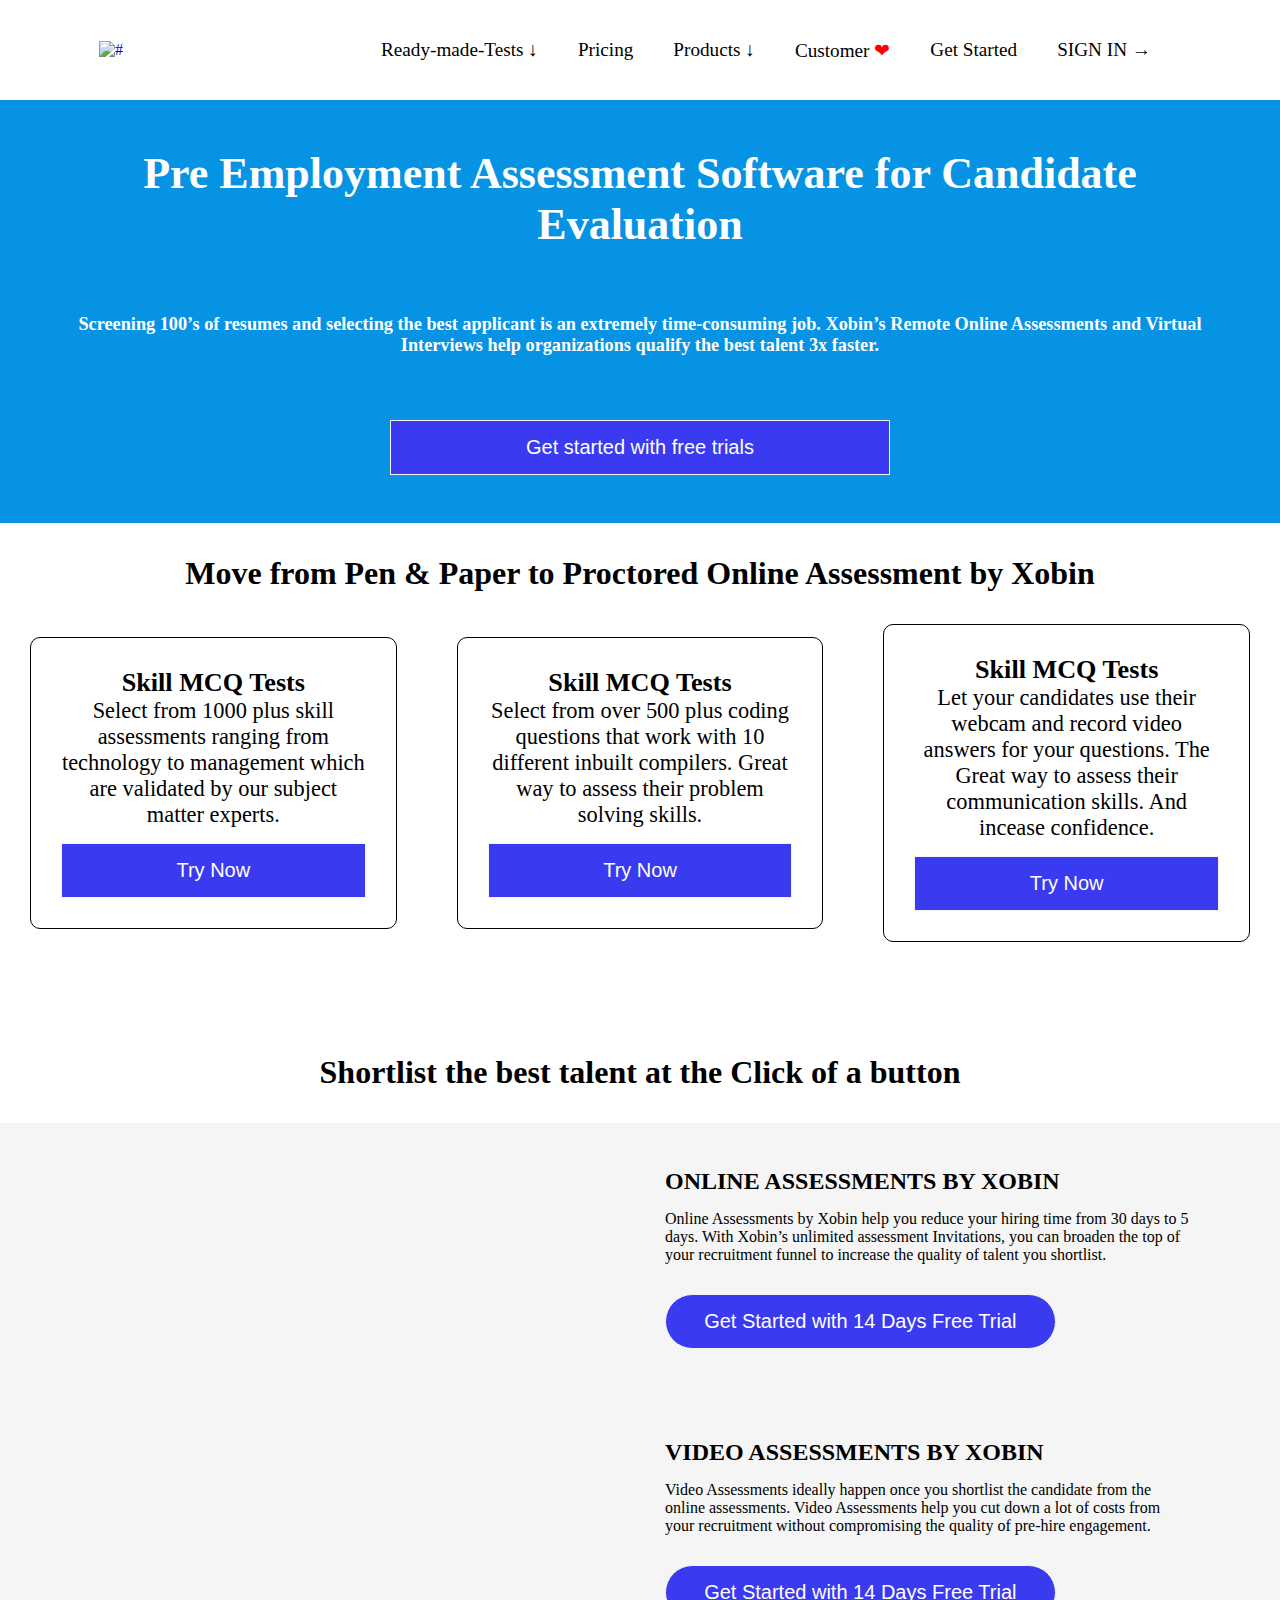
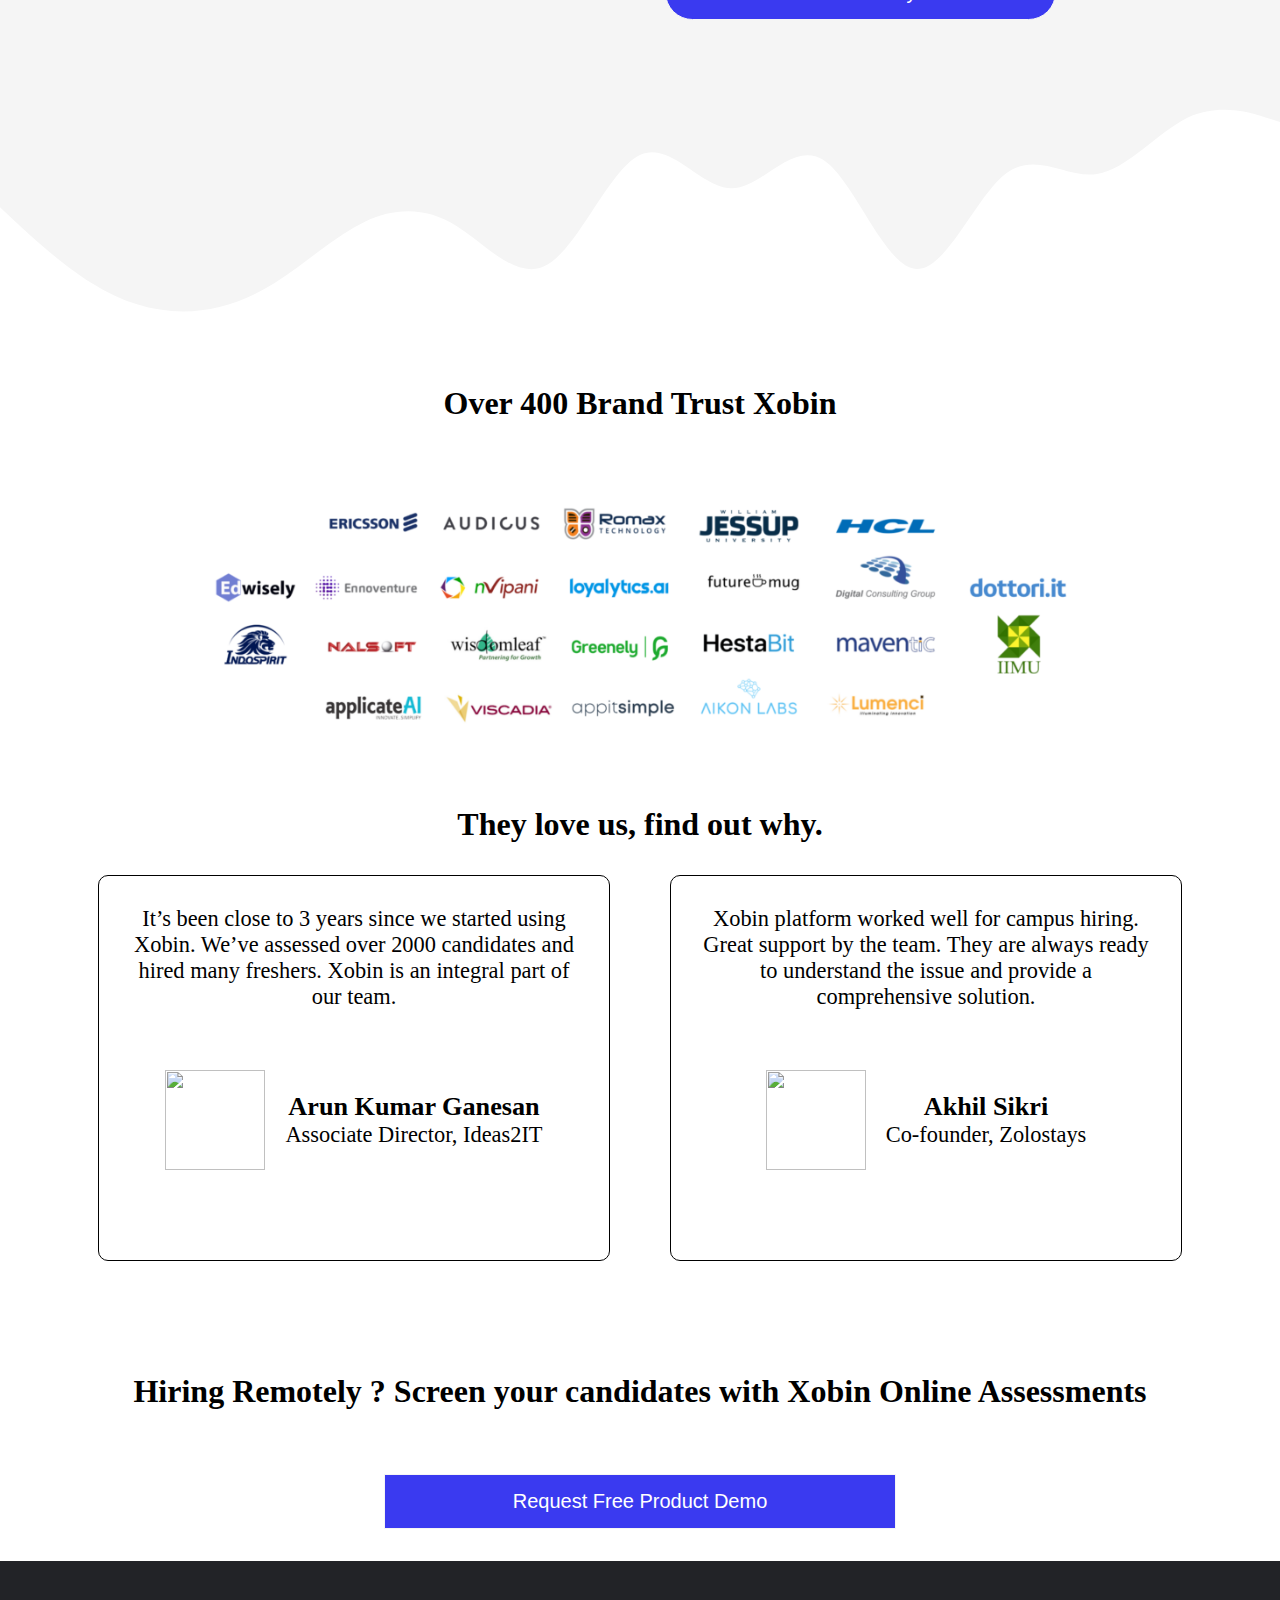
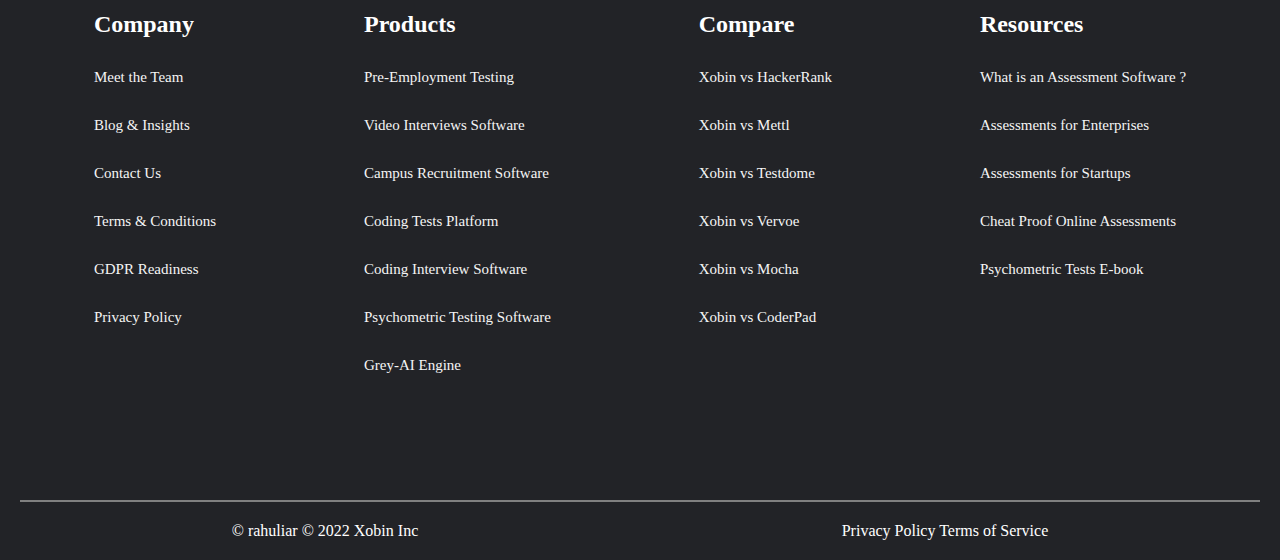
==== index.html @ 93bb2b6a "first commit" ====
<!DOCTYPE html>
<html lang="en">

<head>
    <meta charset="UTF-8">
    <meta http-equiv="X-UA-Compatible" content="IE=edge">
    <meta name="viewport" content="width=device-width, initial-scale=1.0">
    <title>xobin.com</title>
    <link rel="stylesheet" href="index.css">
    <style>
        .block1Content {
            padding: 1REM;
        }

        .heading {
            margin: 2rem;
        }

        button {
            width: 40%;
            padding: 15px;
            font-size: 20px;
            background-color: rgb(58, 58, 240);
            color: white;
            border: 1px solid whitesmoke;
            cursor: pointer;
        }

        .reviews button {
            width: 100%;
            margin-top: 15px;
        }

        button:hover {
            box-shadow: 0px 0px 25px 0px rgb(0 0 0 / 60%);
        }

        .reviews {
            border: 1px solid black;
            border-radius: 10px;
        }
        
    </style>
</head>

<body>
    <!-- navigation bar  -->

    <nav class="block">
        <div class="block logoDiv">
            <a href="index.html"><img class="logo" src="https://xobin.com/wp-content/uploads/2021/04/XobinLogoLatest.png" alt="#"></a>
        <div class="block menuButton" style="height: 50px; width: 50px;">
            <img id="menu"style="height: 100%; width: 100%;"  src="menuButton.png" alt="">
            <img id="close"style="height: 100%; width: 100%;"  src="crossButton.png" alt="">
        </div>
    </div>
        <ul class="navbar block" id="navbar">
            <li><a href="readyMadeTests.html" class="dropdown">Ready-made-Tests &#x2193;
                </a>
            </li>
            <li><a href="pricing.html">Pricing</a></li>
            <li><a href="#" class="dropdown">Products &#x2193;</a>
            </li>
            <li><a href="customers.html">Customer <span style="color: red;">&#10084;</span></a></li>
            <li><a href="getstarted.html">Get Started</a></li>
            <li><a href="signin.html">SIGN IN &#8594;</a></li>
        </ul>
    </nav>

    <!-- block-1 -->

    <div class="block block1">
        <div class="block1Content block">
            <h1 class="heading">Pre Employment Assessment Software
                for Candidate Evaluation</h1>
            <h5 class="heading">Screening 100’s of resumes and selecting the best applicant is an extremely
                time-consuming job. Xobin’s Remote Online Assessments and Virtual Interviews help organizations qualify
                the best talent 3x faster.</h5>
            <button class="heading">Get started with free trials</button>
        </div>
    </div>

    <!-- block 2 -->
    <div class="block3 block">
        <img src="https://xobin.com/wp-content/uploads/2021/04/Screenshot-2020-04-07-at-12.26.00-PM-1024x146-1-1.png"
            alt="">
    </div>

    <!-- block 3 -->

    <div class="block4 block">
        <h1 class="heading">Move from Pen & Paper to Proctored Online Assessment by Xobin</h1>

        <!-- id-boxes  -->

        <div class="block mediaBlock">
            <div class="reviews">
                <h3>Skill MCQ Tests</h3>
                <p>Select from 1000 plus skill assessments ranging from technology to management which are validated by
                    our
                    subject matter experts.</p>
                <button>Try Now</button>
            </div>
            <div class="reviews">
                <h3>Skill MCQ Tests</h3>
                <p> Select from over 500 plus coding questions that work with 10 different inbuilt compilers. Great way
                    to
                    assess their problem solving skills.</p>
                <button>Try Now</button>
            </div>
            <div class="reviews">
                <h3>Skill MCQ Tests</h3>
                <p> Let your candidates use their webcam and record video answers for your questions. The Great way to
                    assess their communication skills. And incease confidence.

                </p>
                <button>Try Now</button>
            </div>
        </div>
    </div>

    <!-- block 4  -->

    <div class="block3 block">
        <h1 class="heading">Shortlist the best talent at the Click of a button</h1>
        <img src="https://xobin.com/wp-content/uploads/2021/04/ss-1-1024x595.png" alt="">
    </div>

    <!-- block 5  -->

    <div class="block4 block" style="background-color: whitesmoke;">
        <div class="block block5" style="margin: 20px;">
            <div class="block5Content">
                    <img src="https://xobin.com/wp-content/uploads/2021/04/Screenshot-2021-01-11-at-9.37.47-AM-1024x579.png"
                        alt="" />
            </div>
            <div class="block5Content">
                <h2>ONLINE ASSESSMENTS BY XOBIN</h2>
                <p>Online Assessments by Xobin help you reduce your hiring time from 30 days to 5 days. With Xobin’s unlimited assessment Invitations, you can broaden the top of your recruitment funnel to increase the quality of talent you shortlist.</p>
                <button>Get Started with 14 Days Free Trial</button>
            </div>
        </div>
        <div class="block block5" style="margin: 20px;">
            <div class="block5Content">
                    <img src="https://xobin.com/wp-content/uploads/2021/04/Screenshot-2021-01-11-at-9.39.55-AM-1-1024x573.png"
                        alt="" />
            </div>
            <div class="block5Content">
                <h2>VIDEO ASSESSMENTS BY XOBIN</h2>
                <p>Video Assessments ideally happen once you shortlist the candidate from the online assessments. Video Assessments help you cut down a lot of costs from your recruitment without compromising the quality of pre-hire engagement.</p>
                <button>Get Started with 14 Days Free Trial</button>
            </div>
        </div>
    </div>
    <svg xmlns="http://www.w3.org/2000/svg" viewBox="0 0 1440 320">
        <path fill=" whitesmoke" fill-opacity="1"
            d="M0,160L17.1,176C34.3,192,69,224,103,245.3C137.1,267,171,277,206,277.3C240,277,274,267,309,245.3C342.9,224,377,192,411,176C445.7,160,480,160,514,181.3C548.6,203,583,245,617,224C651.4,203,686,117,720,101.3C754.3,85,789,139,823,138.7C857.1,139,891,85,926,106.7C960,128,994,224,1029,229.3C1062.9,235,1097,149,1131,122.7C1165.7,96,1200,128,1234,122.7C1268.6,117,1303,75,1337,58.7C1371.4,43,1406,53,1423,58.7L1440,64L1440,0L1422.9,0C1405.7,0,1371,0,1337,0C1302.9,0,1269,0,1234,0C1200,0,1166,0,1131,0C1097.1,0,1063,0,1029,0C994.3,0,960,0,926,0C891.4,0,857,0,823,0C788.6,0,754,0,720,0C685.7,0,651,0,617,0C582.9,0,549,0,514,0C480,0,446,0,411,0C377.1,0,343,0,309,0C274.3,0,240,0,206,0C171.4,0,137,0,103,0C68.6,0,34,0,17,0L0,0Z">
        </path>
    </svg>
    <!-- block 6  -->

    <div class="block3 block">
        <h1 class="heading">Over 400 Brand Trust Xobin</h1>
        <img src="Over-400-Brands-Trust-Xobin-1024x411.png" alt="">
    </div>
    
    <!-- block 7  -->

    <div class="block4 block">
        <h1 class="heading">They love us, find out why.</h1>

        <!-- id-boxes  -->

        <div class="block mediaBlock">
            <div class="reviews">
                It’s been close to 3 years since we started using Xobin. We’ve
                assessed over 2000 candidates and hired many freshers. Xobin is an
                integral part of our team.
                <div class="block" style="margin: 60px 0px">
                    <img src="https://cdn.shortpixel.ai/client/to_webp,q_glossy,ret_img/https://xobin.com/wp-content/uploads/2020/03/circle-cropped-ConvertImage.png"
                        alt="" />
                    <div style="margin-left: 20px">
                        <h3>Arun Kumar Ganesan</h3>
                        <span>Associate Director, Ideas2IT</span>
                    </div>
                </div>
            </div>
            <div class="reviews">
                Xobin platform worked well for campus hiring. Great support by the
                team. They are always ready to understand the issue and provide a
                comprehensive solution.
                <div class="block" style="margin: 60px 0px">
                    <img src="https://cdn.shortpixel.ai/client/to_webp,q_glossy,ret_img/https://xobin.com/wp-content/uploads/2020/03/circle-cropped-ConvertImage.png"
                        alt="" />
                    <div style="margin-left: 20px">
                        <h3>Akhil Sikri</h3>
                        <span>Co-founder, Zolostays</span>
                    </div>
                </div>
            </div>
        </div>
    </div>
    <!-- block 8  -->

    <div class="block3 block">
        <h1 class="heading">Hiring Remotely ? Screen your candidates with Xobin Online Assessments</h1>
        <button class="heading">Request Free Product Demo</button>
    </div>

    <!-- footer  -->

    <footer>
        <div class="footerContent footerContent1 block">
            <ul>
                <li>
                    <h2>Company</h2>
                </li>
                <li><a href="#">Meet the Team</a></li>
                <li><a href="#">Blog & Insights</a></li>
                <li><a href="#">Contact Us</a></li>
                <li><a href="#">Terms & Conditions</a></li>
                <li><a href="#">GDPR Readiness</a></li>
                <li><a href="#">Privacy Policy</a></li>
            </ul>
            <ul>
                <li>
                    <h2>Products</h2>
                </li>
                <li><a href="#">Pre-Employment Testing</a></li>
                <li><a href="#">Video Interviews Software</a></li>
                <li><a href="#">Campus Recruitment Software</a></li>
                <li><a href="#">Coding Tests Platform</a></li>
                <li><a href="#">Coding Interview Software</a></li>
                <li><a href="#">Psychometric Testing Software</a></li>
                <li><a href="#">Grey-AI Engine</a></li>

            </ul>
            <ul>
                <li>
                    <h2>Compare</h2>
                </li>
                <li><a href="#">Xobin vs HackerRank</a></li>
                <li><a href="#">Xobin vs Mettl</a></li>
                <li><a href="#">Xobin vs Testdome</a></li>
                <li><a href="#">Xobin vs Vervoe</a></li>
                <li><a href="#">Xobin vs Mocha</a></li>
                <li><a href="#">Xobin vs CoderPad</a></li>
            </ul>
            <ul>
                <li>
                    <h2>Resources</h2>
                </li>
                <li><a href="#">What is an Assessment Software ?</a></li>
                <li><a href="#">Assessments for Enterprises</a></li>
                <li><a href="#">Assessments for Startups</a></li>
                <li><a href="#">Cheat Proof Online Assessments</a></li>
                <li><a href="#">Psychometric Tests E-book</a></li>
            </ul>
        </div>
        <div class="footerContent footerContent2 block">
            <div>
                <span>&copy; rahuliar</span>
                <span>&copy; 2022 Xobin Inc</span>
            </div>
            <div>
                <span>Privacy Policy</span>
                <span>Terms of Service</span>
            </div>
        </div>
    </footer>
</body>
<script src="index.js"></script>
</html>
---- index.css ----
* {
  margin: 0px;
  padding: 0px;
  box-sizing: border-box;
}
body{
    background-color: white;
}

/* universal */
.block {
  display: flex;
  align-items: center;
  justify-content: center;
}
.heading {
  margin: 5rem;
}
.shadowBorder {
  box-shadow: 0px 0px 25px 0px rgb(0 0 0 / 60%);
  transition: 0.2s all;
}
.shadowBorder:hover {
  box-shadow: 0px 0px 55px 0px rgb(0 0 0 / 75%);
}
a {
  text-decoration: none;
}

/* navbar  */

nav {
  justify-content: space-between;
  padding: 50px 10px 50px 10px;
  height: 20px;
}
.navbar {
  list-style: none;
}
/* logo */
.logoDiv {
  width: 20%;
}
.logo {
  height: 40%;
  width: 40%;
}
#menu,#close{
    display: none;
}
.navbar {
  width: 80%;
  height: 100%;
}
.navbar li {
  display: flex;
  align-items: center;
  justify-content: center;
  flex-direction: column;
  height: 100%;
  margin: 0px 20px;
  font-size: 1.2rem;
}
.navbar li a {
  color: black;
  transition: all 0.2s ease-in-out;
}
.navbar li a:hover {
  padding-bottom: 10px;
}

/* block1 - front view */
.block1,
.block2Content {
  background-color: #0693e3;
  flex-direction: column;
  color: white;
}
.block1Content {
  flex-direction: column;
  font-size: 22px;
  height: 100%;
  padding: 6.5rem;
  text-align: center;
}
.block1Content h2 {
  margin: 0px 0px 30px 0px;
}

/* block2 - form */

.block2 {
  padding: 2rem 3rem;
}
form {
  width: 65%;
  display: flex;
  align-items: flex-start;
  flex-direction: column;
  align-items: flex-start;
  justify-content: flex-start;
  font-size: 25px;
  padding: 0px 12% 0px 12%;
}
.block2Content {
  height: 1000px;
  width: 35%;
  padding: 20px;
  font-size: 28px;
  display: flex;
  text-align: center;
  justify-content: center;
  align-items: center;
  border-radius: 15px;
  box-shadow: 0px 0px 25px 0px rgb(0 0 0 / 60%);
}
.block2ContentImage {
  margin: 100px 0px 30px 0px;
}
.block2ContentImage img,
.reviews img {
  height: 100px;
  width: 100px;
}

/* block3 - sponsors */

.block3,
.block4 {
  flex-direction: column;
}
.block3 img {
  width: 70%;
}

/* block 4 - review  */
.reviews {
  margin: 0px 30px 5rem 30px;
  width: 40%;
  text-align: center;
  font-size: 1.4rem;
  padding: 30px;
}

/* block5  */

.block5Content{
    width: 45%;
    margin:10px;        }
.block5Content img{
    width: 100%;
    border-radius: 100px;
    box-shadow:0px 0px 25px 0px rgb(0 0 0 / 60%); ;
}
.block5Content h2,.block5Content p, .block5Content button{
    margin: 15px;
}
.block5Content button{
    width: 70%;
    border-radius: 30px;
}

/* footer  */
footer {
  background-color: #222327;
  color: white;
  padding: 10px;
}
.footerContent {
  margin: 10px;
  justify-content: space-around;
  align-items: flex-start;
}
ul {
  list-style: none;
}
footer li {
  margin: 30px 0px;
}
footer a {
  color: whitesmoke;
  font-size: 15px;
}
footer a:hover {
  color: #0693e3;
}
.footerContent1 {
  margin-bottom: 6rem;
}
.footerContent2 {
  border-top: 2px solid gray;
  padding-top: 20px;
}

/* conatct page css  */

/* companies review section  */
.contactReviewBlockPrimary {
  background-color: whitesmoke;
}
.contact-block {
  width: 100%;
  padding: 0px;
}
.contact-block img {
  height: 200px;
  width: 100%;
}
@keyframes navheight {
    0%{
        height: 0%;
    }
    100%{
        height: 100%;
    }
}
/* media  */

@media (max-width: 890px) {
    nav{
        flex-direction: column;
        height: fit-content;
    }
    .navbar{
        display: none;
        flex-direction: column;
        width: 100%;
        transition: navheight 2s ease-in-out;
    }
    .navbar li{
        margin :10px;
        width: 100%;
    }
    .logoDiv{
        width: 100%;
        
    }
    .menuButton #menu{
        display: flex;
    }
    .logo{
        width:30%
    }
    .block1Content{
        padding: 6rem;
    }
  .footerContent {
    flex-direction: column;
    justify-content: center;
    align-items: center;
    text-align: center;
  }
  .mediaBlock {
    flex-direction: column;
  }
  .reviews {
    width: 80%;
  }
  .block2 {
      flex-direction: column;
  }
  form{
      padding: 0px;
  }
  .block2Content{
      width: 100%;
      height: 500px;
  }
  .block5{
      flex-direction: column;
  }
  .block5Content{
      width: 90%;
      text-align: center;
  }
}
@media (max-width : 425px) {
    .block1Content{
        padding: 4rem;
    }
}
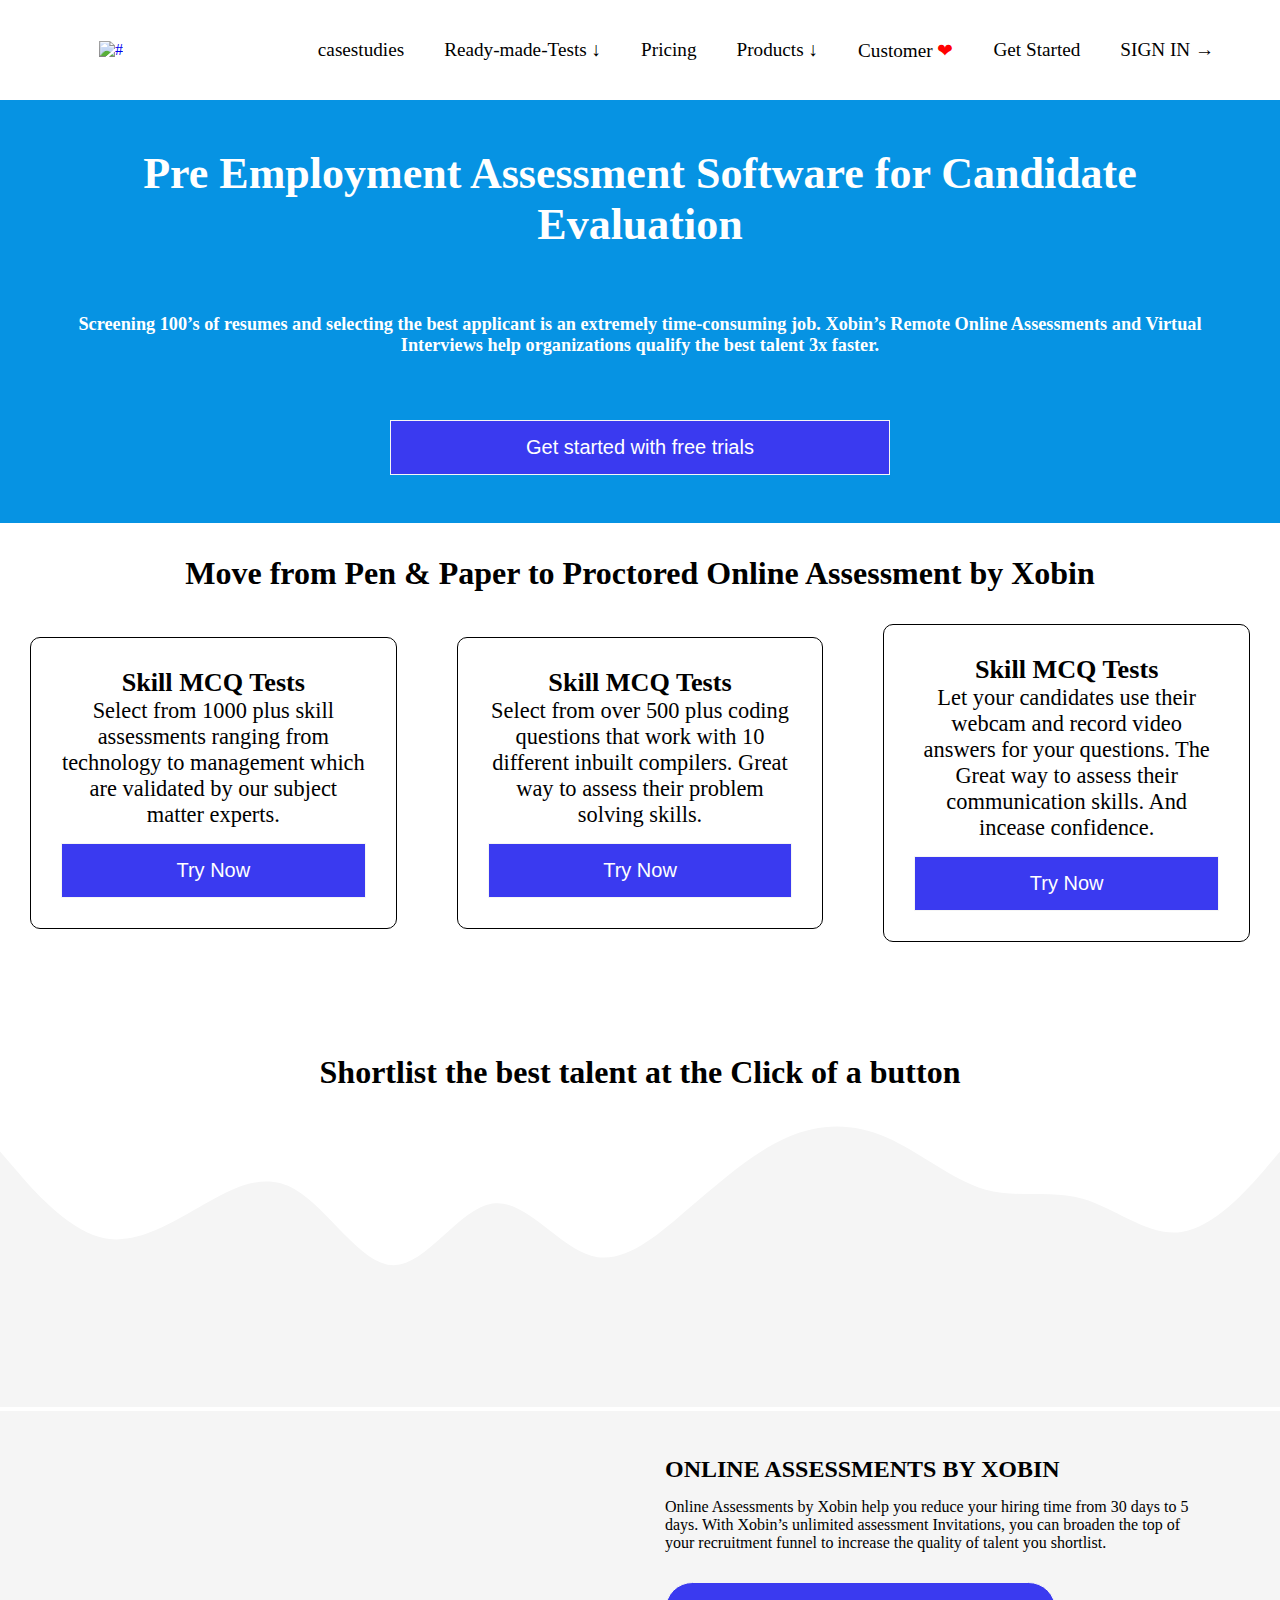
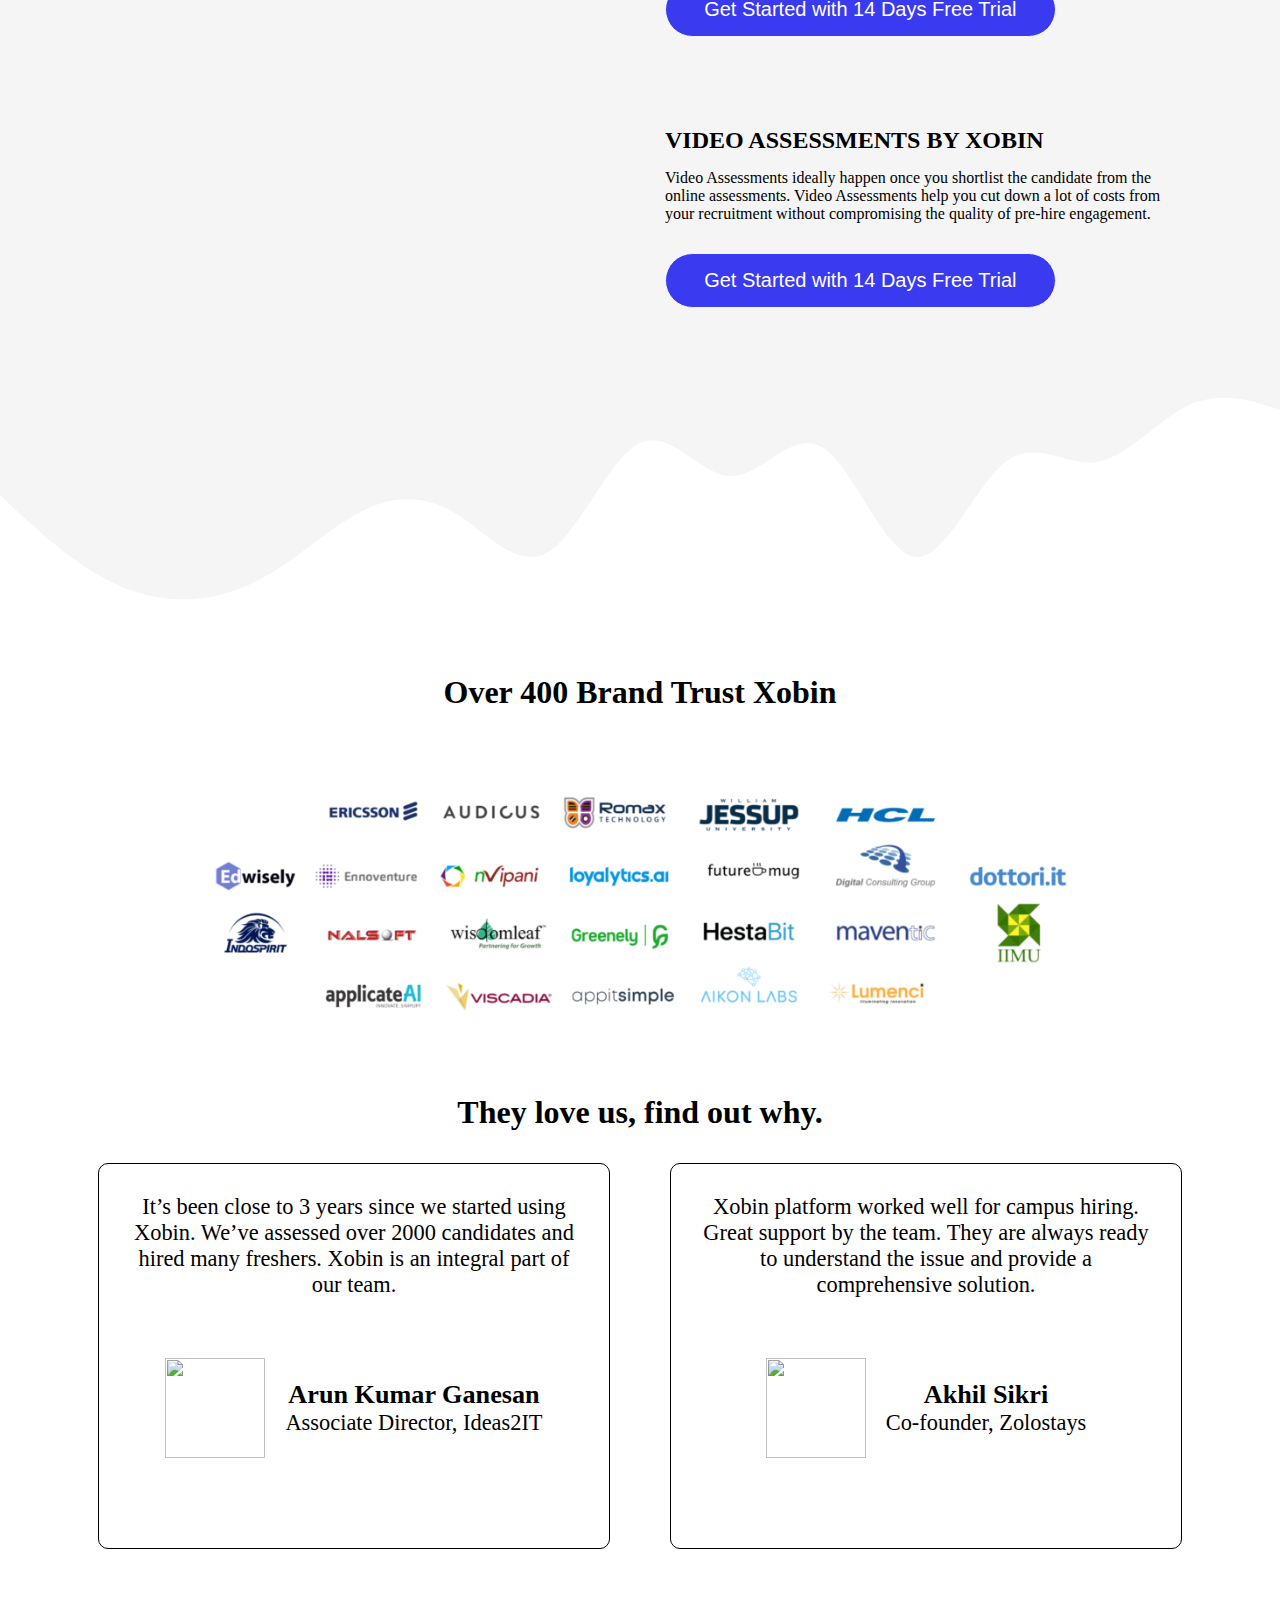
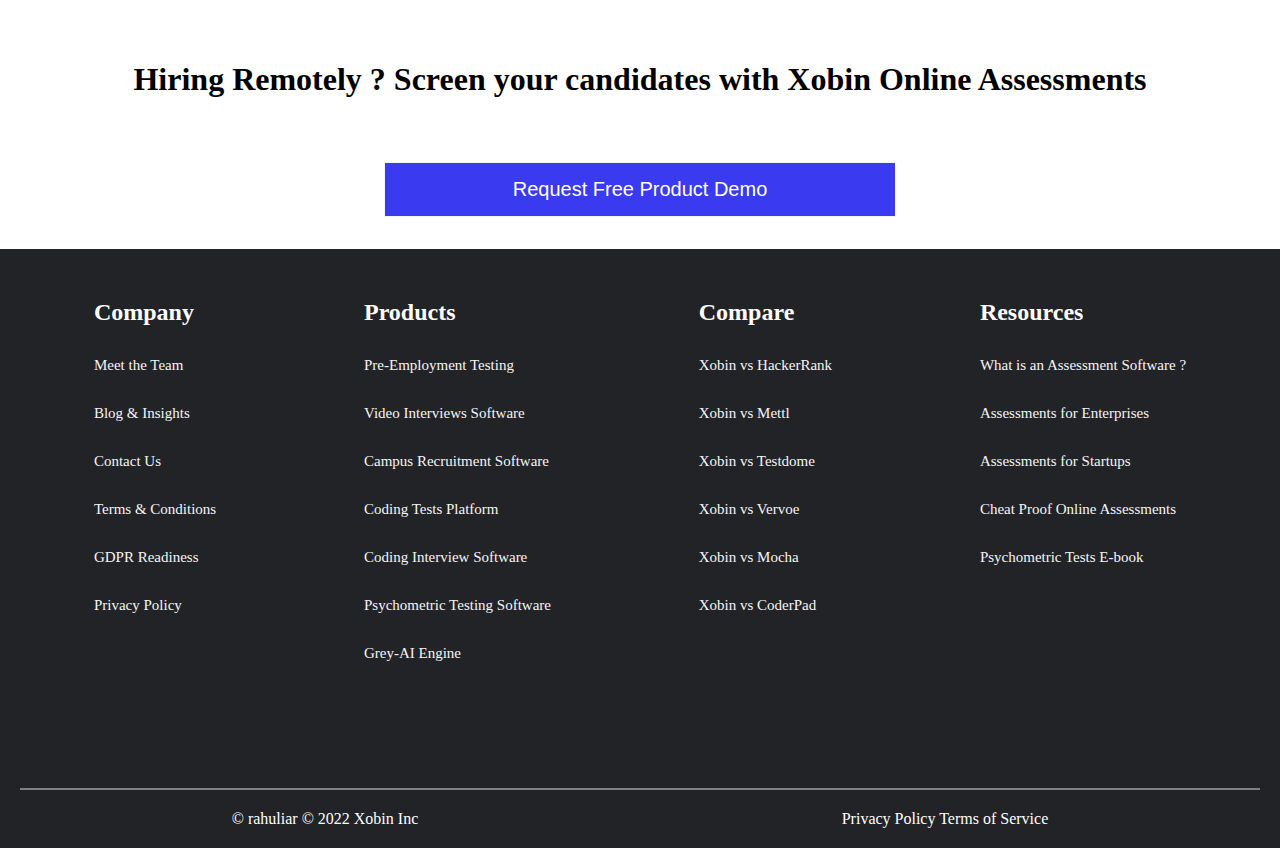
==== commit efd87baa: "Add files via upload" ====
--- a/index.html
+++ b/index.html
@@ -55,6 +55,7 @@
         </div>
     </div>
         <ul class="navbar block" id="navbar">
+            <li><a href="caseStudies.html">casestudies</a></li>
             <li><a href="readyMadeTests.html" class="dropdown">Ready-made-Tests &#x2193;
                 </a>
             </li>
@@ -127,8 +128,8 @@
     </div>
 
     <!-- block 5  -->
-
-    <div class="block4 block" style="background-color: whitesmoke;">
+    <svg xmlns="http://www.w3.org/2000/svg" viewBox="0 0 1440 320"><path fill="whitesmoke" fill-opacity="1" d="M0,32L18.5,53.3C36.9,75,74,117,111,128C147.7,139,185,117,222,96C258.5,75,295,53,332,74.7C369.2,96,406,160,443,160C480,160,517,96,554,90.7C590.8,85,628,139,665,149.3C701.5,160,738,128,775,96C812.3,64,849,32,886,16C923.1,0,960,0,997,16C1033.8,32,1071,64,1108,74.7C1144.6,85,1182,75,1218,85.3C1255.4,96,1292,128,1329,122.7C1366.2,117,1403,75,1422,53.3L1440,32L1440,320L1421.5,320C1403.1,320,1366,320,1329,320C1292.3,320,1255,320,1218,320C1181.5,320,1145,320,1108,320C1070.8,320,1034,320,997,320C960,320,923,320,886,320C849.2,320,812,320,775,320C738.5,320,702,320,665,320C627.7,320,591,320,554,320C516.9,320,480,320,443,320C406.2,320,369,320,332,320C295.4,320,258,320,222,320C184.6,320,148,320,111,320C73.8,320,37,320,18,320L0,320Z">
+    <div class="block4 block" style="background-color: whitesmoke; margin:0px">
         <div class="block block5" style="margin: 20px;">
             <div class="block5Content">
                     <img src="https://xobin.com/wp-content/uploads/2021/04/Screenshot-2021-01-11-at-9.37.47-AM-1024x579.png"
@@ -152,6 +153,7 @@
             </div>
         </div>
     </div>
+</path></svg>
     <svg xmlns="http://www.w3.org/2000/svg" viewBox="0 0 1440 320">
         <path fill=" whitesmoke" fill-opacity="1"
             d="M0,160L17.1,176C34.3,192,69,224,103,245.3C137.1,267,171,277,206,277.3C240,277,274,267,309,245.3C342.9,224,377,192,411,176C445.7,160,480,160,514,181.3C548.6,203,583,245,617,224C651.4,203,686,117,720,101.3C754.3,85,789,139,823,138.7C857.1,139,891,85,926,106.7C960,128,994,224,1029,229.3C1062.9,235,1097,149,1131,122.7C1165.7,96,1200,128,1234,122.7C1268.6,117,1303,75,1337,58.7C1371.4,43,1406,53,1423,58.7L1440,64L1440,0L1422.9,0C1405.7,0,1371,0,1337,0C1302.9,0,1269,0,1234,0C1200,0,1166,0,1131,0C1097.1,0,1063,0,1029,0C994.3,0,960,0,926,0C891.4,0,857,0,823,0C788.6,0,754,0,720,0C685.7,0,651,0,617,0C582.9,0,549,0,514,0C480,0,446,0,411,0C377.1,0,343,0,309,0C274.3,0,240,0,206,0C171.4,0,137,0,103,0C68.6,0,34,0,17,0L0,0Z">
--- a/index.css
+++ b/index.css
@@ -14,6 +14,7 @@
   justify-content: center;
 }
 .heading {
+  text-align: center;
   margin: 5rem;
 }
 .shadowBorder {
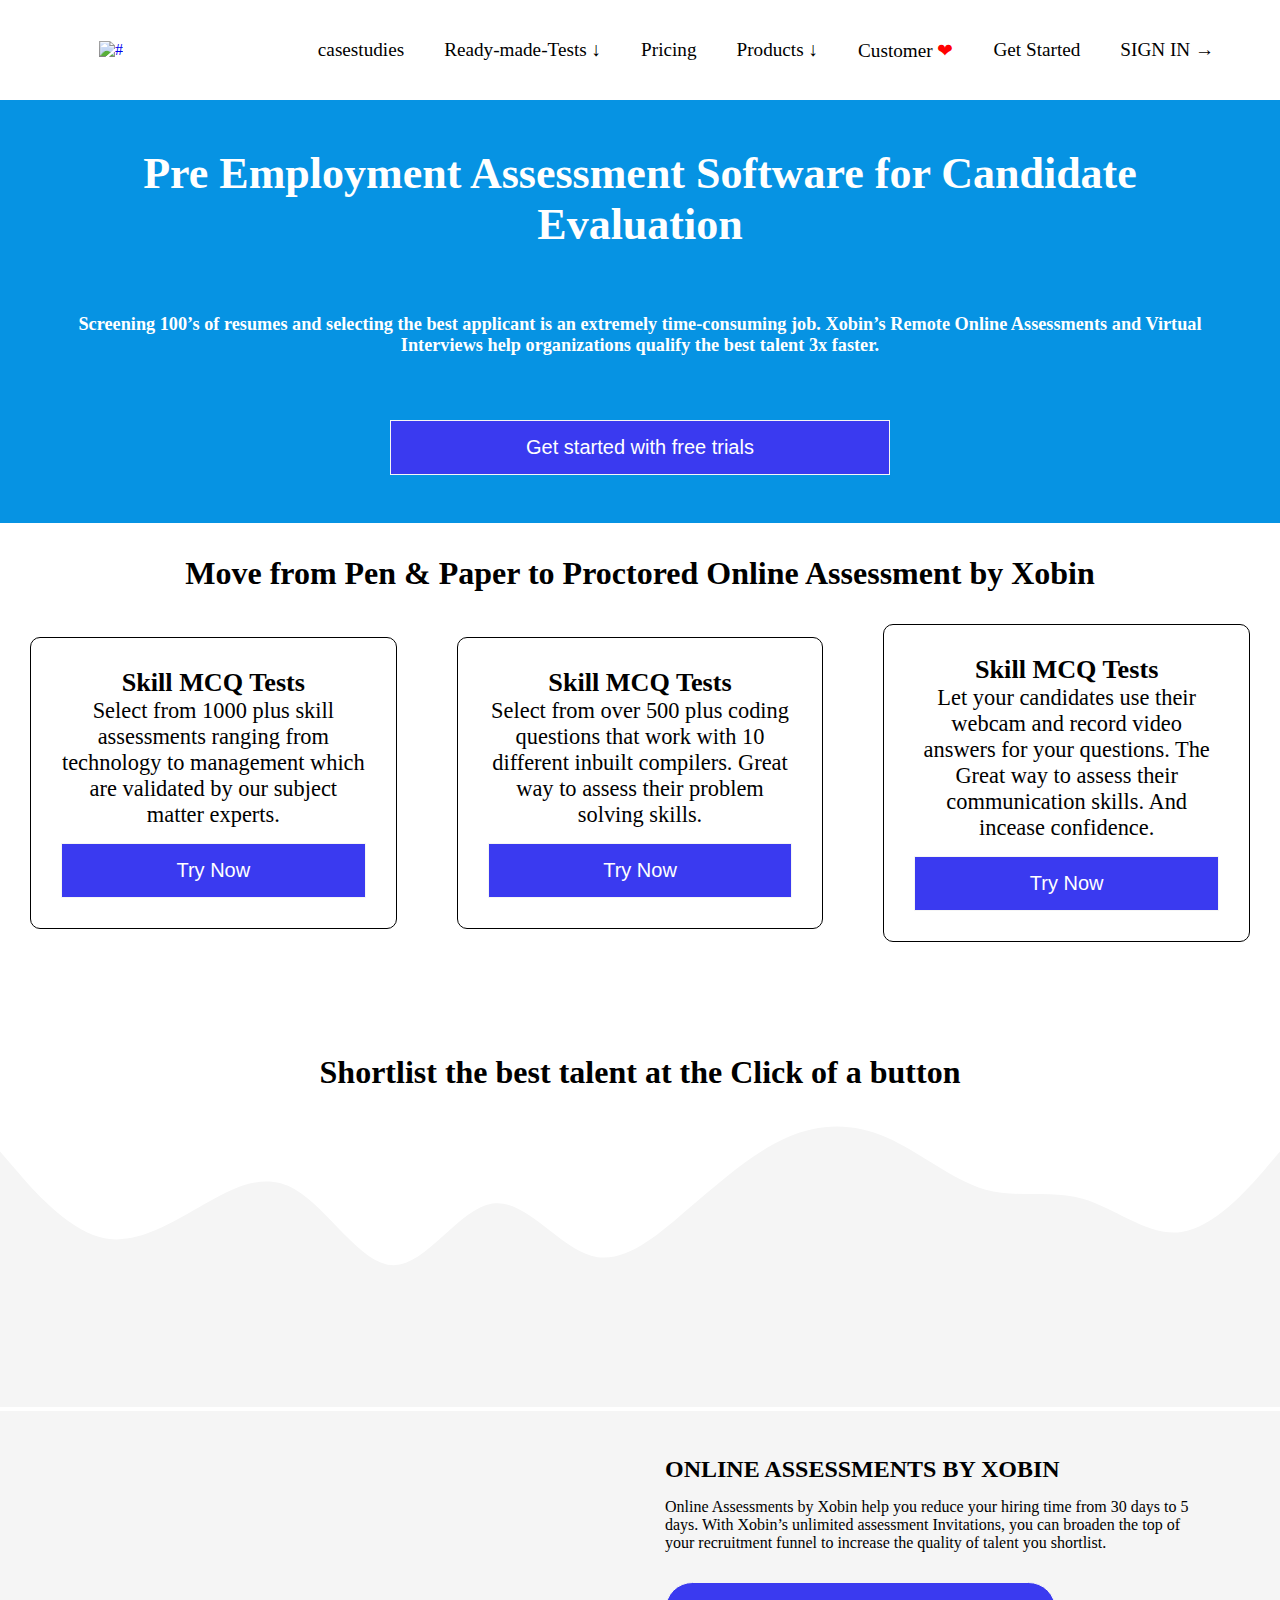
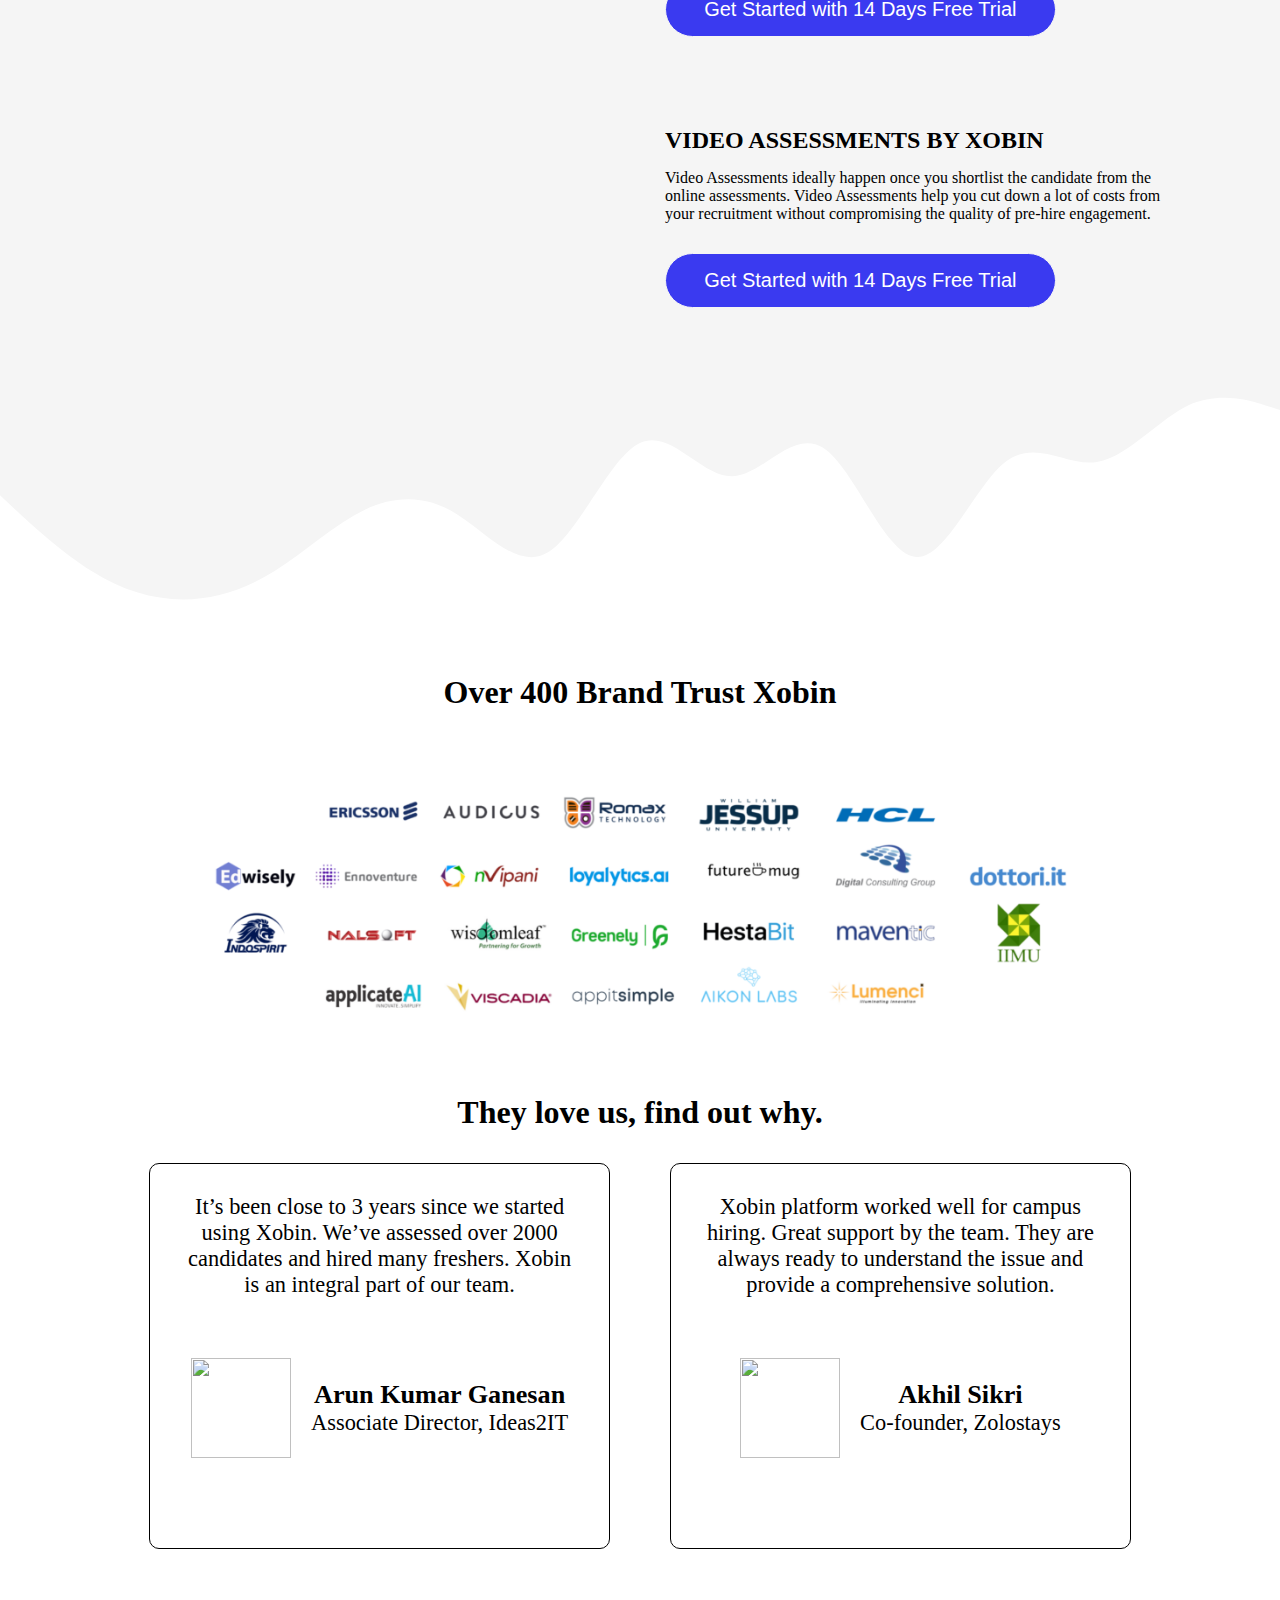
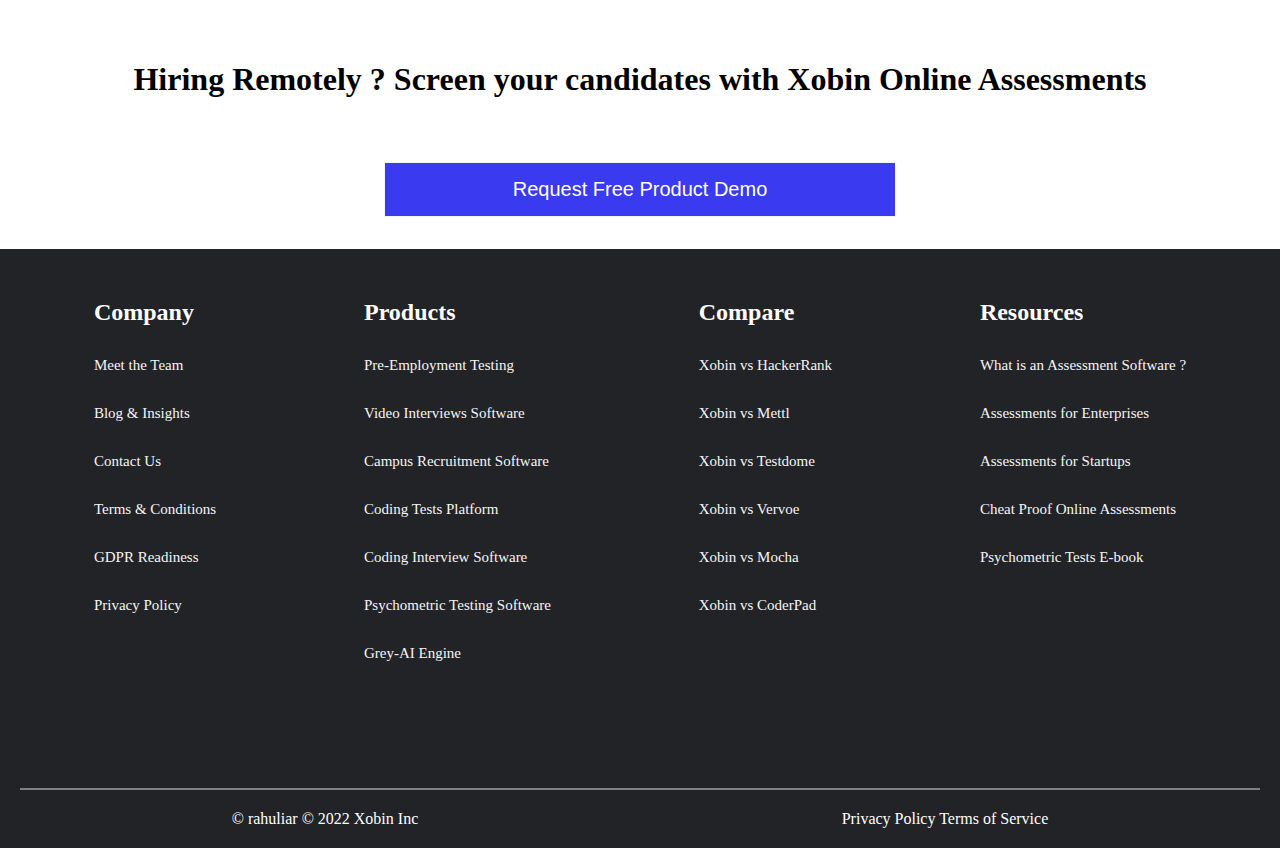
==== commit aef30a22: "last commit" ====
--- a/index.html
+++ b/index.html
@@ -39,7 +39,15 @@
             border: 1px solid black;
             border-radius: 10px;
         }
-        
+        @media (max-width:425px) {
+            button{
+                font-size: 12px;
+            }
+            button.heading{
+                font-size: 12px;
+            }
+            
+        }
     </style>
 </head>
 
@@ -173,7 +181,7 @@
 
         <!-- id-boxes  -->
 
-        <div class="block mediaBlock">
+        <div class="block mediaBlock" style="width: 90%;">
             <div class="reviews">
                 It’s been close to 3 years since we started using Xobin. We’ve
                 assessed over 2000 candidates and hired many freshers. Xobin is an
--- a/index.css
+++ b/index.css
@@ -222,6 +222,11 @@
         flex-direction: column;
         height: fit-content;
     }
+    .block1 .block1Content{
+      font-size: 20px;
+      padding: 0px;
+    }
+    
     .navbar{
         display: none;
         flex-direction: column;
@@ -276,7 +281,18 @@
   }
 }
 @media (max-width : 425px) {
+  body{
+    font-size: 15px;
+  }
     .block1Content{
-        padding: 4rem;
+        margin: 2rem;
+    }
+    .block1 .heading{
+      padding: none;
+    }
+    .heading{
+      font-size: 27px;
+      margin: 8px;
+      padding: 5px;
     }
 }